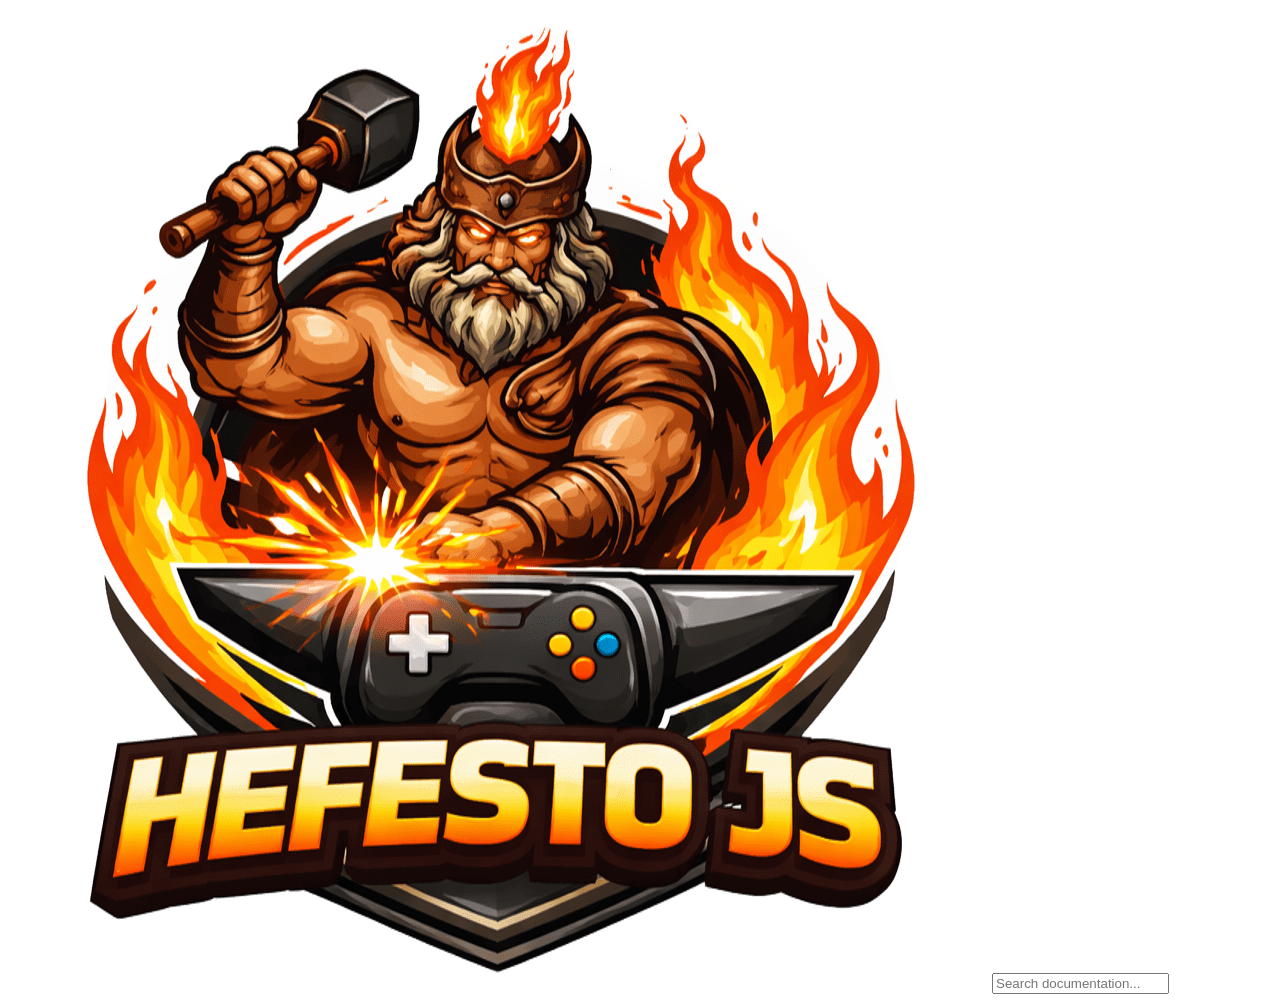
==== components/navbar/navbar.html @ 762ca726 "first commit, with initial structure" ====
<body>
  <div class="navbar">
    <img src="/assets/hefesto-js-nobg.png" alt="Engine Logo" class="logo" />

    <input
      type="text"
      class="search-input"
      placeholder="Search documentation..."
    />

    <div class="sections"></div>
  </div>
</body>
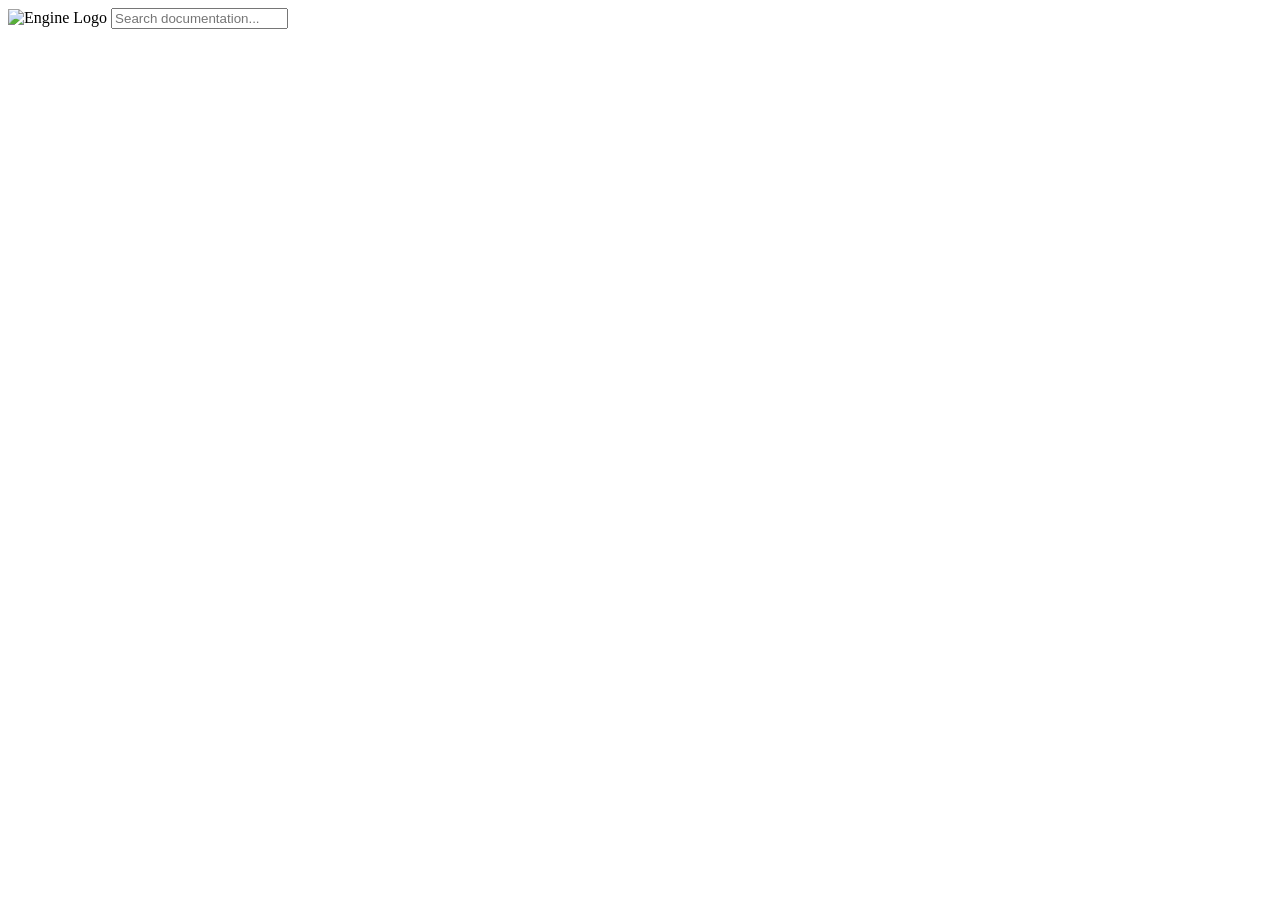
==== commit 41ea2eea: "fix: fixing paths to githubPages" ====
--- a/components/navbar/navbar.html
+++ b/components/navbar/navbar.html
@@ -1,6 +1,6 @@
 <body>
   <div class="navbar">
-    <img src="/assets/hefesto-js-nobg.png" alt="Engine Logo" class="logo" />
+    <img src="assets/hefesto-js-nobg.png" alt="Engine Logo" class="logo" />
 
     <input
       type="text"
